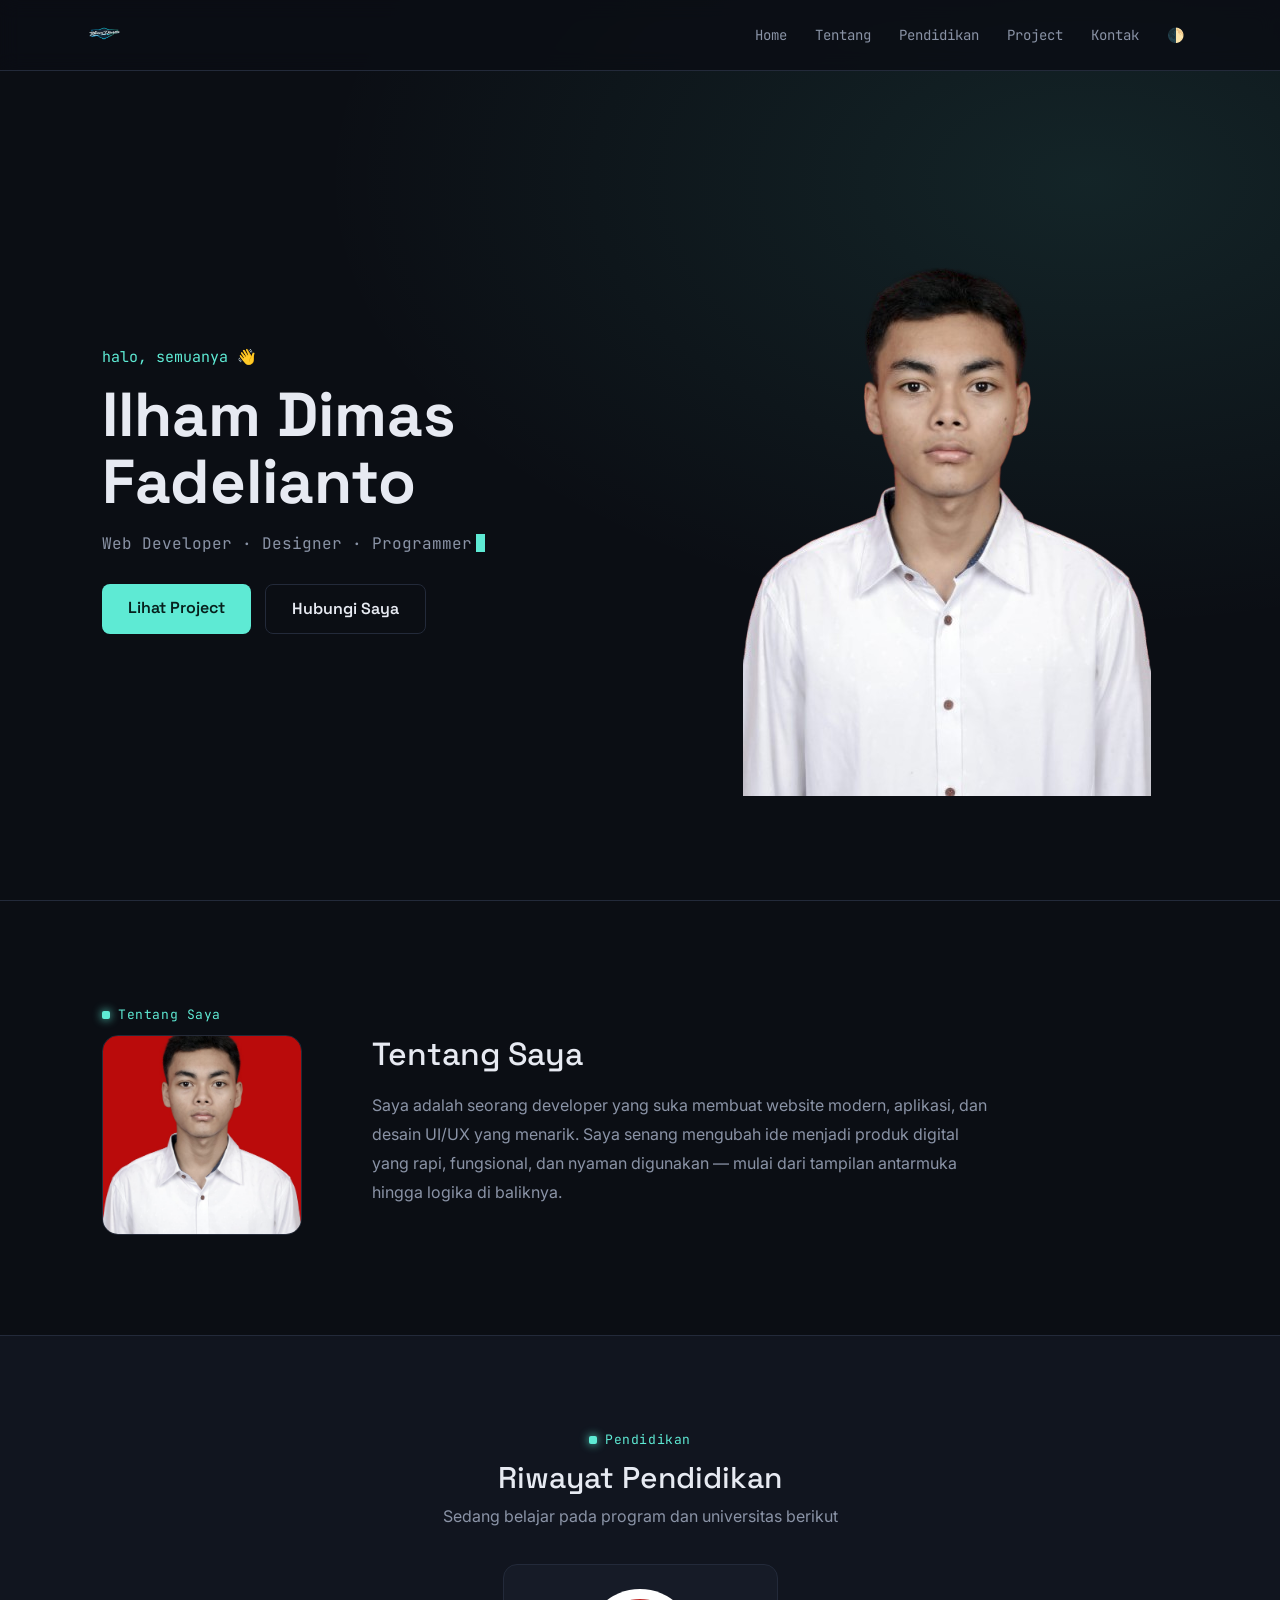
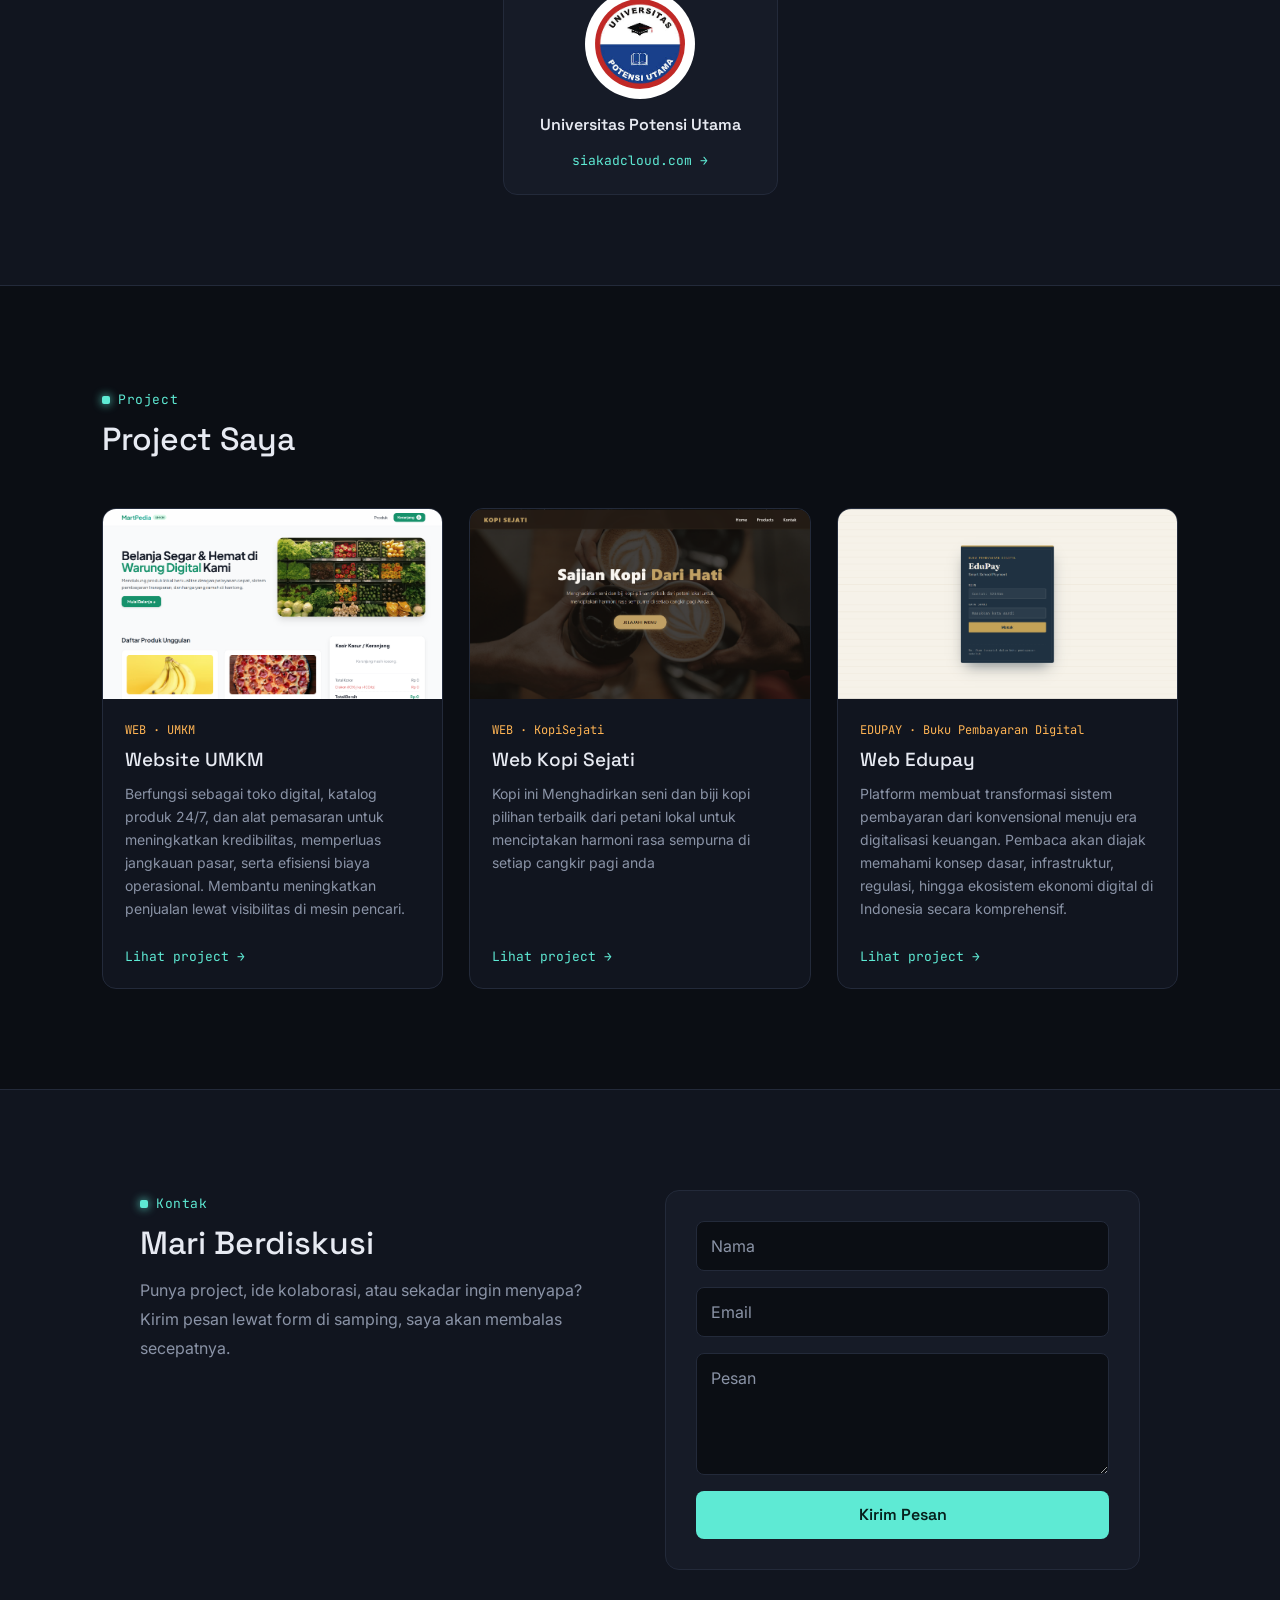
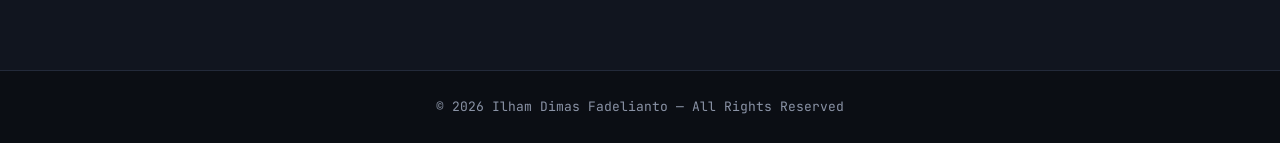
==== index.html @ e308f066 "Add files via upload" ====
<!DOCTYPE html>
<html lang="id">
<head>
<meta charset="UTF-8">
<meta name="viewport" content="width=device-width, initial-scale=1.0">
<title>Ilham Dimas Fadelianto — Portofolio</title>
<link href="https://cdn.jsdelivr.net/npm/bootstrap@5.3.0/dist/css/bootstrap.min.css" rel="stylesheet">
<link href="https://unpkg.com/aos@2.3.4/dist/aos.css" rel="stylesheet">
<link rel="preconnect" href="https://fonts.googleapis.com">
<link href="https://fonts.googleapis.com/css2?family=Space+Grotesk:wght@500;600;700&family=Inter:wght@400;500;600&family=JetBrains+Mono:wght@400;500;600&display=swap" rel="stylesheet">

<style>
  :root{
    --bg:        #0B0E14;
    --surface:   #11151F;
    --surface-2: #161B27;
    --line:      #232A3A;
    --text:      #E7EAF2;
    --muted:     #8A93A6;
    --accent:    #5EEAD4; /* terminal teal */
    --accent-2:  #FFB454; /* warm amber for secondary highlight */
    --danger:    #FF6B6B;
  }

  *{ box-sizing: border-box; }

  body{
    font-family: 'Inter', sans-serif;
    background: var(--bg);
    color: var(--text);
    margin: 0;
  }

  h1, h2, h3, h4, h5, .display{
    font-family: 'Space Grotesk', sans-serif;
  }

  .mono{ font-family: 'JetBrains Mono', monospace; }

  a{ text-decoration: none; }

  ::selection{ background: var(--accent); color: #06201C; }

  /* ---------- Eyebrow / section labels ---------- */
  .eyebrow{
    font-family: 'JetBrains Mono', monospace;
    font-size: 13px;
    letter-spacing: 0.04em;
    color: var(--accent);
    display: inline-flex;
    align-items: center;
    gap: 8px;
    margin-bottom: 10px;
  }
  .eyebrow::before{
    content: "";
    width: 8px;
    height: 8px;
    border-radius: 2px;
    background: var(--accent);
    box-shadow: 0 0 10px var(--accent);
  }

  section{ scroll-margin-top: 110px; }

  /* ---------- Navbar ---------- */
  .navbar{
    background: rgba(11,14,20,0.85) !important;
    backdrop-filter: blur(10px);
    border-bottom: 1px solid var(--line);
  }
  .navbar-brand{
    font-family: 'Space Grotesk', sans-serif;
    font-weight: 700;
    color: var(--text) !important;
    letter-spacing: 0.01em;
    display: inline-flex;
    align-items: center;
    gap: 10px;
  }
  .navbar-brand .dot{ color: var(--accent); }
  .brand-logo{
    width: 44px;
    height: 44px;
    display: block;
  }
  .nav-link{
    font-family: 'JetBrains Mono', monospace;
    font-size: 14px;
    color: var(--muted) !important;
    margin: 0 6px;
    transition: color 0.2s;
    position: relative;
  }
  .nav-link:hover{ color: var(--text) !important; }
  .toggle-btn{ cursor: pointer; }

  /* ---------- Hero ---------- */
  .hero{
    min-height: 100vh;
    display: flex;
    align-items: center;
    padding: 140px 8% 60px;
    background:
      radial-gradient(60% 50% at 85% 20%, rgba(94,234,212,0.10), transparent),
      var(--bg);
    gap: 60px;
  }
  .hero-grid{
    display: grid;
    grid-template-columns: 1.1fr 0.9fr;
    gap: 50px;
    align-items: center;
    width: 100%;
  }
  .hero-greeting{
    font-family: 'JetBrains Mono', monospace;
    color: var(--accent);
    font-size: 15px;
    margin-bottom: 14px;
  }
  .hero h1.name{
    font-size: clamp(38px, 5.5vw, 62px);
    font-weight: 700;
    line-height: 1.08;
    margin: 0 0 16px;
    color: var(--text);
  }
  .hero .role{
    font-family: 'JetBrains Mono', monospace;
    font-size: 16px;
    color: var(--muted);
    margin-bottom: 28px;
  }
  .hero .role .cursor{
    display: inline-block;
    width: 9px;
    height: 18px;
    background: var(--accent);
    margin-left: 4px;
    animation: blink 1s steps(1) infinite;
    vertical-align: -3px;
  }
  @keyframes blink{ 50%{ opacity: 0; } }

  .btn-row{ display: flex; gap: 14px; flex-wrap: wrap; }
  .btn-primary-custom{
    background: var(--accent);
    color: #06201C;
    border: none;
    padding: 12px 26px;
    border-radius: 8px;
    font-weight: 600;
    font-family: 'Space Grotesk', sans-serif;
    transition: transform 0.2s, box-shadow 0.2s;
  }
  .btn-primary-custom:hover{
    transform: translateY(-2px);
    box-shadow: 0 8px 24px rgba(94,234,212,0.25);
    color: #06201C;
  }
  .btn-outline-custom{
    background: transparent;
    color: var(--text);
    border: 1px solid var(--line);
    padding: 12px 26px;
    border-radius: 8px;
    font-weight: 600;
    font-family: 'Space Grotesk', sans-serif;
    transition: border-color 0.2s, transform 0.2s;
  }
  .btn-outline-custom:hover{
    border-color: var(--accent);
    color: var(--accent);
    transform: translateY(-2px);
  }

  /* Terminal window — the signature element */
  .terminal{
    background: var(--surface);
    border: 1px solid var(--line);
    border-radius: 12px;
    overflow: hidden;
    box-shadow: 0 30px 60px rgba(0,0,0,0.45);
  }
  .terminal-bar{
    background: var(--surface-2);
    padding: 10px 14px;
    display: flex;
    align-items: center;
    gap: 8px;
    border-bottom: 1px solid var(--line);
  }
  .hero-side{
    display: flex;
    align-items: flex-start;
    justify-content: center;
    gap: 18px;
  }
  .hero-photo{
   .hero-photo{
    width: 100%;
    max-width: 380px;
    aspect-ratio: 1 / 1;
    border-radius: 20px;
    object-fit: cover;
    border: none; /* Hilangkan garis */
    box-shadow: 0 24px 48px rgba(0,0,0,0.45);
    flex-shrink: 0;
}
  }
  .hero-side .terminal{ flex: 1; min-width: 0; }
  @media (max-width: 575px){
    .hero-side{ flex-direction: column; }
    .hero-photo{ width: 80px; height: 80px; }
  }
  .terminal-dot{ width: 11px; height: 11px; border-radius: 50%; }
  .terminal-bar .t-title{
    margin-left: 8px;
    font-family: 'JetBrains Mono', monospace;
    font-size: 12px;
    color: var(--muted);
  }
  .terminal-body{
    padding: 22px 20px;
    font-family: 'JetBrains Mono', monospace;
    font-size: 14px;
    line-height: 1.85;
  }
  .t-prompt{ color: var(--accent); }
  .t-key{ color: #C792EA; }
  .t-string{ color: var(--accent-2); }
  .t-comment{ color: var(--muted); }
  .t-out{ color: var(--text); }

  /* ---------- About ---------- */
  .about-section{
    padding: 100px 8%;
    background: var(--bg);
    border-top: 1px solid var(--line);
  }
  .about-grid{
    display: grid;
    grid-template-columns: 220px 1fr;
    gap: 50px;
    align-items: start;
  }
  .profile-img{
    width: 200px;
    height: 200px;
    object-fit: cover;
    border-radius: 16px;
    border: 1px solid var(--line);
    filter: grayscale(15%);
  }
  .about-text h2{
    font-size: 32px;
    margin-bottom: 18px;
    color: var(--text);
  }
  .about-text p{
    color: var(--muted);
    font-size: 16px;
    line-height: 1.8;
    max-width: 620px;
  }

  /* ---------- Pendidikan ---------- */
  .pendidikan-section{
    padding: 90px 8%;
    background: var(--surface);
    border-top: 1px solid var(--line);
    border-bottom: 1px solid var(--line);
    text-align: center;
  }
  .pendidikan-section h2{
    font-size: 30px;
    margin-bottom: 8px;
  }
  .pendidikan-section p.sub{
    color: var(--muted);
    margin-bottom: 36px;
  }
  .campus-card{
    display: inline-flex;
    flex-direction: column;
    align-items: center;
    gap: 14px;
    padding: 24px 36px;
    border: 1px solid var(--line);
    border-radius: 14px;
    background: var(--surface-2);
    transition: border-color 0.25s, transform 0.25s;
  }
  .campus-card:hover{
    border-color: var(--accent);
    transform: translateY(-4px);
  }
  .img-potensi{
    width: 110px;
    height: 110px;
    object-fit: contain;
    border-radius: 50%;
    background: #fff;
    padding: 10px;
  }
  .campus-card .campus-name{
    font-family: 'Space Grotesk', sans-serif;
    color: var(--text);
    font-weight: 600;
  }
  .campus-card .campus-link{
    font-family: 'JetBrains Mono', monospace;
    font-size: 13px;
    color: var(--accent);
  }

  /* ---------- Project ---------- */
  .project-section{
    padding: 100px 8%;
    background: var(--bg);
  }
  .project-section .section-head{
    margin-bottom: 50px;
  }
  .project-section h2{
    font-size: 32px;
  }
  .project-grid{
    display: grid;
    grid-template-columns: repeat(3, 1fr);
    gap: 26px;
  }
  @media (max-width: 991px){
    .project-grid{ grid-template-columns: 1fr; }
    .about-grid{ grid-template-columns: 1fr; }
    .profile-img{ width: 140px; height: 140px; }
    .hero-grid{ grid-template-columns: 1fr; }
  }

  .proj-card{
    background: var(--surface);
    border: 1px solid var(--line);
    border-radius: 14px;
    overflow: hidden;
    transition: transform 0.3s, border-color 0.3s;
    display: flex;
    flex-direction: column;
  }
  .proj-card:hover{
    transform: translateY(-6px);
    border-color: var(--accent);
  }
  .proj-thumb{
    width: 100%;
    height: 190px;
    object-fit: cover;
    filter: saturate(85%);
    transition: filter 0.3s;
  }
  .proj-card:hover .proj-thumb{ filter: saturate(110%); }
  .proj-body{ padding: 22px; display: flex; flex-direction: column; gap: 10px; flex: 1; }
  .proj-tag{
    font-family: 'JetBrains Mono', monospace;
    font-size: 12px;
    color: var(--accent-2);
  }
  .proj-card h5{
    font-size: 19px;
    margin: 0;
    color: var(--text);
  }
  .proj-card p{
    font-size: 14px;
    color: var(--muted);
    line-height: 1.65;
    flex: 1;
  }
  .proj-link{
    font-family: 'JetBrains Mono', monospace;
    font-size: 13px;
    color: var(--accent);
  }
  .proj-link:after{ content: " →"; }

  /* ---------- Contact ---------- */
  .contact-section{
    padding: 100px 8%;
    background: var(--surface);
    border-top: 1px solid var(--line);
  }
  .contact-grid{
    display: grid;
    grid-template-columns: 1fr 1fr;
    gap: 50px;
    align-items: start;
    max-width: 1000px;
    margin: 0 auto;
  }
  .contact-grid h2{ font-size: 32px; margin-bottom: 14px; }
  .contact-grid p{ color: var(--muted); line-height: 1.8; }
  .contact-box{
    background: var(--surface-2);
    border: 1px solid var(--line);
    border-radius: 14px;
    padding: 30px;
  }
  .contact-box .form-control{
    background: var(--bg);
    border: 1px solid var(--line);
    color: var(--text);
    padding: 12px 14px;
    border-radius: 8px;
  }
  .contact-box .form-control:focus{
    background: var(--bg);
    color: var(--text);
    border-color: var(--accent);
    box-shadow: 0 0 0 3px rgba(94,234,212,0.15);
  }
  .contact-box .form-control::placeholder{ color: var(--muted); }
  .btn-kirim{
    background: var(--accent);
    color: #06201C;
    border: none;
    padding: 12px 26px;
    border-radius: 8px;
    font-weight: 600;
    font-family: 'Space Grotesk', sans-serif;
    width: 100%;
    transition: transform 0.2s;
  }
  .btn-kirim:hover{ transform: translateY(-2px); }
  @media (max-width: 767px){ .contact-grid{ grid-template-columns: 1fr; } }

  /* ---------- Footer ---------- */
  .footer-kedua{
    background: var(--bg);
    border-top: 1px solid var(--line);
    color: var(--muted);
    padding: 26px;
    text-align: center;
    font-family: 'JetBrains Mono', monospace;
    font-size: 13px;
  }

  /* ---------- Light mode (default = dark above; this is the optional toggle) ---------- */
  body.light-mode{
    background: #F7F7F2;
    color: #1A1A1A;
  }
  body.light-mode .hero,
  body.light-mode .about-section,
  body.light-mode .project-section{ background: #F7F7F2; }
  body.light-mode .pendidikan-section,
  body.light-mode .contact-section{ background: #EFEFE6; }
  body.light-mode .proj-card,
  body.light-mode .terminal,
  body.light-mode .campus-card,
  body.light-mode .contact-box{
    background: #FFFFFF;
    border-color: #E2E2D8;
  }
  body.light-mode .terminal-bar{ background: #F1F1E9; }
  body.light-mode .navbar{ background: rgba(247,247,242,0.9) !important; border-bottom-color: #E2E2D8; }
  body.light-mode .navbar-brand, body.light-mode .hero h1.name,
  body.light-mode .about-text h2, body.light-mode .pendidikan-section h2,
  body.light-mode .proj-card h5, body.light-mode .contact-grid h2{ color: #1A1A1A; }
  body.light-mode .nav-link{ color: #5A5A50 !important; }
  body.light-mode .nav-link:hover{ color: #1A1A1A !important; }
  body.light-mode .about-text p, body.light-mode .pendidikan-section p.sub,
  body.light-mode .proj-card p, body.light-mode .contact-grid p,
  body.light-mode .hero .role, body.light-mode .footer-kedua{ color: #5A5A50; }
  body.light-mode .btn-outline-custom{ color: #1A1A1A; border-color: #D8D8CC; }
  body.light-mode .contact-box .form-control{ background: #F7F7F2; color: #1A1A1A; border-color: #D8D8CC; }
</style>
</head>
<body>

<!-- Navbar -->
<nav class="navbar navbar-expand-lg fixed-top">
  <div class="container">
    <a class="navbar-brand" href="#home">
      <img src="Ini folder isi foto/Logo ilham dimas f.png" alt="Logo" class="brand-logo">
    </a>
    <button class="navbar-toggler" type="button" data-bs-toggle="collapse" data-bs-target="#navbarNav" style="border-color: var(--line);">
      <span class="navbar-toggler-icon"></span>
    </button>
    <div class="collapse navbar-collapse" id="navbarNav">
      <ul class="navbar-nav ms-auto align-items-lg-center">
        <li class="nav-item"><a class="nav-link" href="#home">Home</a></li>
        <li class="nav-item"><a class="nav-link" href="#about">Tentang</a></li>
        <li class="nav-item"><a class="nav-link" href="#pendidikan">Pendidikan</a></li>
        <li class="nav-item"><a class="nav-link" href="#project">Project</a></li>
        <li class="nav-item"><a class="nav-link" href="#contact">Kontak</a></li>
        <li class="nav-item">
          <span class="nav-link toggle-btn" onclick="toggleDarkMode()" title="Toggle tema">🌓</span>
        </li>
      </ul>
    </div>
  </div>
</nav>

<!-- Hero -->
<section class="hero" id="home">
  <div class="hero-grid">
    <div data-aos="fade-up">
      <div class="hero-greeting"> halo, semuanya 👋</div>
      <h1 class="name">Ilham Dimas<br>Fadelianto</h1>
      <div class="role">Web Developer · Designer · Programmer<span class="cursor"></span></div>
      <div class="btn-row">
        <a href="#project" class="btn-primary-custom">Lihat Project</a>
        <a href="#contact" class="btn-outline-custom">Hubungi Saya</a>
      </div>
    </div>

    <div data-aos="fade-left" data-aos-delay="150">
      <div class="hero-side">
        <img src="Ini folder isi foto/pasfoto transparan.png" alt="Foto Ilham Dimas Fadelianto" class="hero-photo">
      </div>
    </div>
  </div>
</section>

<!-- About -->
<section class="about-section" id="about">
  <div class="eyebrow">Tentang Saya</div>
  <div class="about-grid">
    <img src="Ini folder isi foto/pasfoto.jpeg" alt="Foto Profil" class="profile-img" data-aos="fade-right">
    <div class="about-text" data-aos="fade-up">
      <h2>Tentang Saya</h2>
      <p>Saya adalah seorang developer yang suka membuat website modern, aplikasi, dan desain UI/UX yang menarik. Saya senang mengubah ide menjadi produk digital yang rapi, fungsional, dan nyaman digunakan — mulai dari tampilan antarmuka hingga logika di baliknya.</p>
    </div>
  </div>
</section>

<!-- Pendidikan -->
<section class="pendidikan-section" id="pendidikan">
  <div class="eyebrow" style="justify-content:center;">Pendidikan</div>
  <h2 data-aos="fade-up">Riwayat Pendidikan</h2>
  <p class="sub" data-aos="fade-up">Sedang belajar pada program dan universitas berikut</p>

  <a href="https://upu.siakadcloud.com" target="_blank" rel="noopener" data-aos="zoom-in" style="display:inline-block;">
    <div class="campus-card">
      <img src="Ini folder isi foto/logo potensi.jpg" alt="Universitas Potensi Utama" class="img-potensi">
      <span class="campus-name">Universitas Potensi Utama</span>
      <span class="campus-link">siakadcloud.com →</span>
    </div>
  </a>
</section>

<!-- Project -->
<section class="project-section" id="project">
  <div class="section-head" data-aos="fade-up">
    <div class="eyebrow">Project</div>
    <h2>Project Saya</h2>
  </div>

  <div class="project-grid">

    <div class="proj-card" data-aos="fade-up">
      <a href="webumkm.html">
        <img src="Ini folder isi foto/webumkm.png" alt="Website UMKM" class="proj-thumb">
      </a>
      <div class="proj-body">
        <span class="proj-tag">WEB · UMKM</span>
        <h5>Website UMKM</h5>
        <p>Berfungsi sebagai toko digital, katalog produk 24/7, dan alat pemasaran untuk meningkatkan kredibilitas, memperluas jangkauan pasar, serta efisiensi biaya operasional. Membantu meningkatkan penjualan lewat visibilitas di mesin pencari.</p>
        <a href="webumkm.html" class="proj-link">Lihat project</a>
      </div>
    </div>

    <div class="proj-card" data-aos="fade-up" data-aos-delay="100">
      <a href="kopisejati.html">
        <img src="Ini folder isi foto/kopisejati.png" alt="Aplikasi Kasir" class="proj-thumb">
      </a>
      <div class="proj-body">
        <span class="proj-tag">WEB · KopiSejati</span>
        <h5>Web Kopi Sejati</h5>
        <p>Kopi ini Menghadirkan seni dan biji kopi pilihan terbailk dari petani lokal untuk menciptakan harmoni rasa sempurna di setiap cangkir pagi anda</p>
        <a href="kopisejati.html" class="proj-link">Lihat project</a>
      </div>
    </div>

    <div class="proj-card" data-aos="fade-up" data-aos-delay="200">
      <a href="EduPay/index.html">
        <img src="Ini folder isi foto/edupay.png" alt="Web Pengajuan" class="proj-thumb">
      </a>
      <div class="proj-body">
        <span class="proj-tag">EDUPAY · Buku Pembayaran Digital</span>
        <h5>Web Edupay</h5>
        <p>Platform membuat transformasi sistem pembayaran dari konvensional menuju era digitalisasi keuangan. Pembaca akan diajak memahami konsep dasar, infrastruktur, regulasi, hingga ekosistem ekonomi digital di Indonesia secara komprehensif.</p>
        <a href="EduPay/index.html" class="proj-link">Lihat project</a>
      </div>
    </div>

  </div>
</section>

<!-- Contact -->
<section class="contact-section" id="contact">
  <div class="contact-grid">
    <div data-aos="fade-right">
      <div class="eyebrow">Kontak</div>
      <h2>Mari Berdiskusi</h2>
      <p>Punya project, ide kolaborasi, atau sekadar ingin menyapa? Kirim pesan lewat form di samping, saya akan membalas secepatnya.</p>
    </div>
    <form class="contact-box" data-aos="fade-left">
      <div class="mb-3">
        <input type="text" class="form-control" placeholder="Nama">
      </div>
      <div class="mb-3">
        <input type="email" class="form-control" placeholder="Email">
      </div>
      <div class="mb-3">
        <textarea class="form-control" rows="4" placeholder="Pesan"></textarea>
      </div>
      <button class="btn-kirim" type="submit">Kirim Pesan</button>
    </form>
  </div>
</section>

<!-- Footer -->
<footer class="footer-kedua">
  © 2026 Ilham Dimas Fadelianto — All Rights Reserved
</footer>

<script src="https://cdn.jsdelivr.net/npm/bootstrap@5.3.0/dist/js/bootstrap.bundle.min.js"></script>
<script src="https://unpkg.com/aos@2.3.4/dist/aos.js"></script>
<script>
  AOS.init({ duration: 900, once: true });

  function toggleDarkMode() {
    document.body.classList.toggle("light-mode");
  }
</script>

</body>
</html>
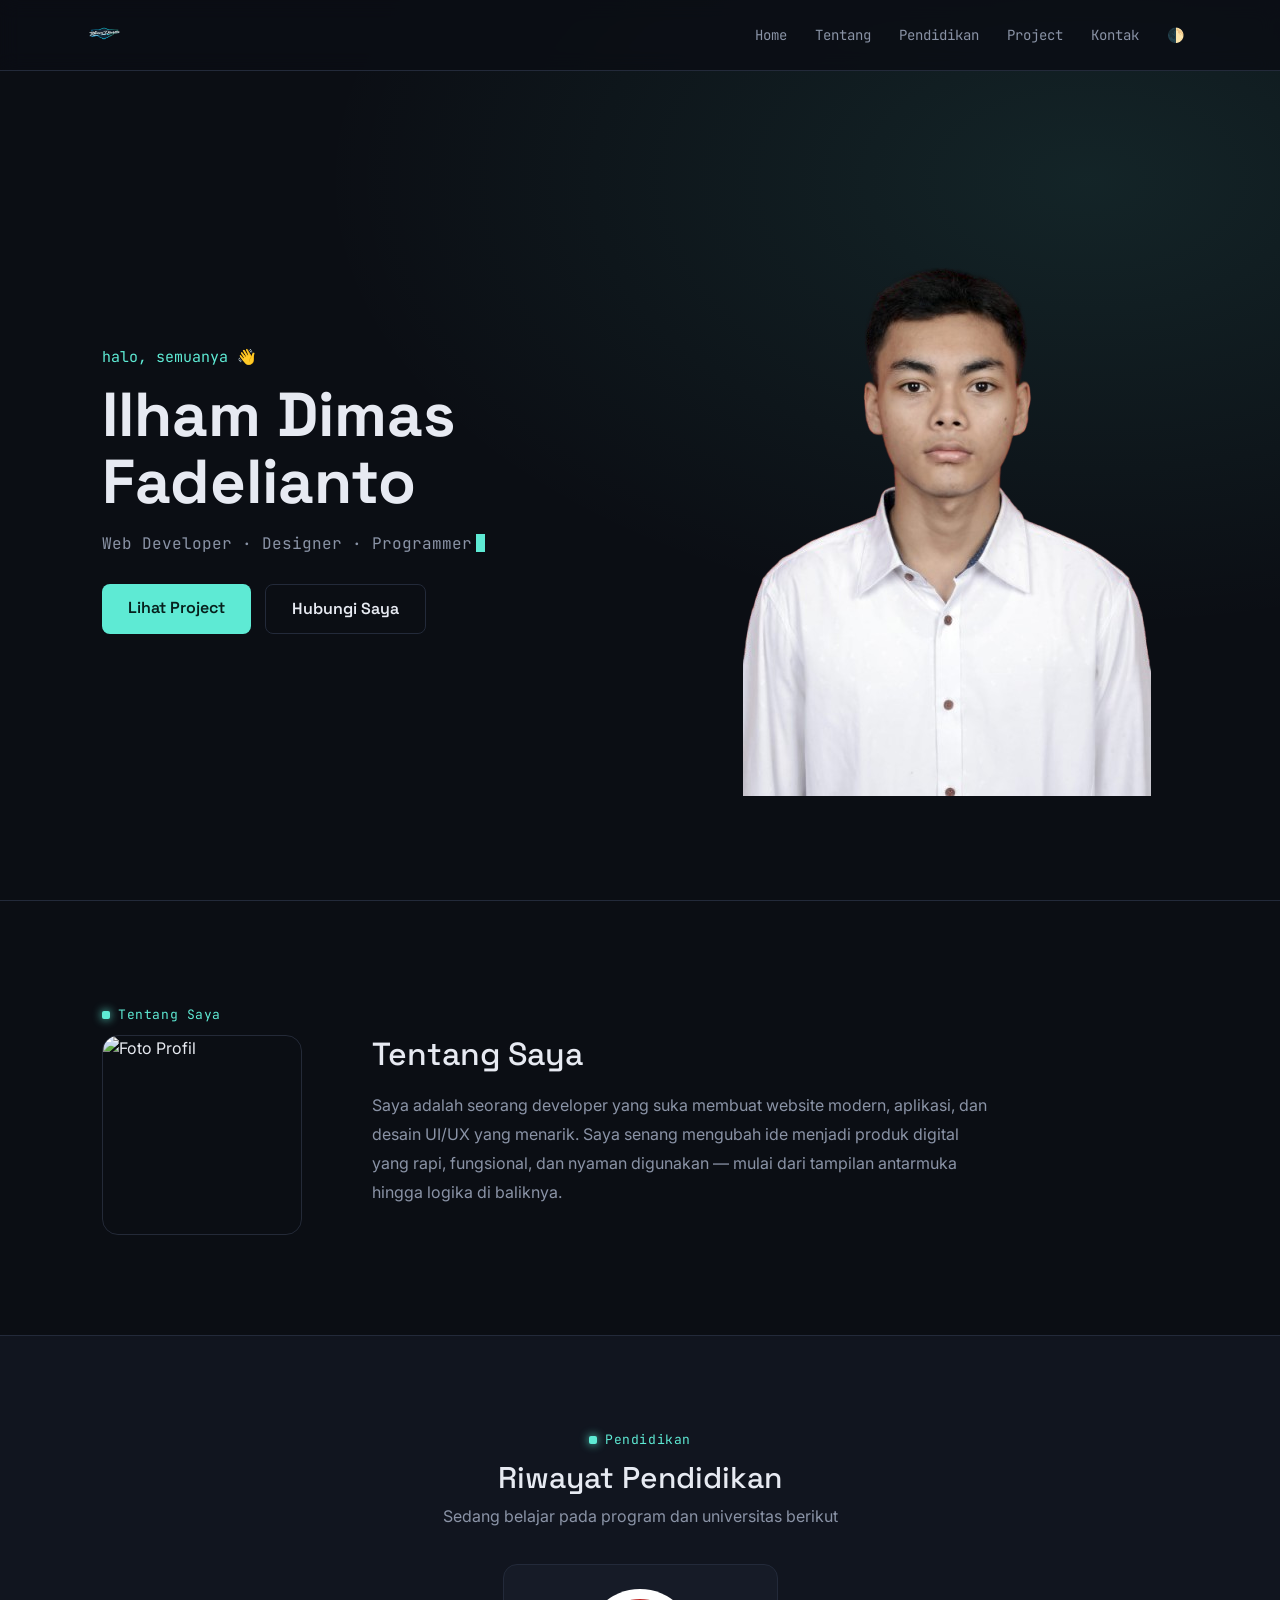
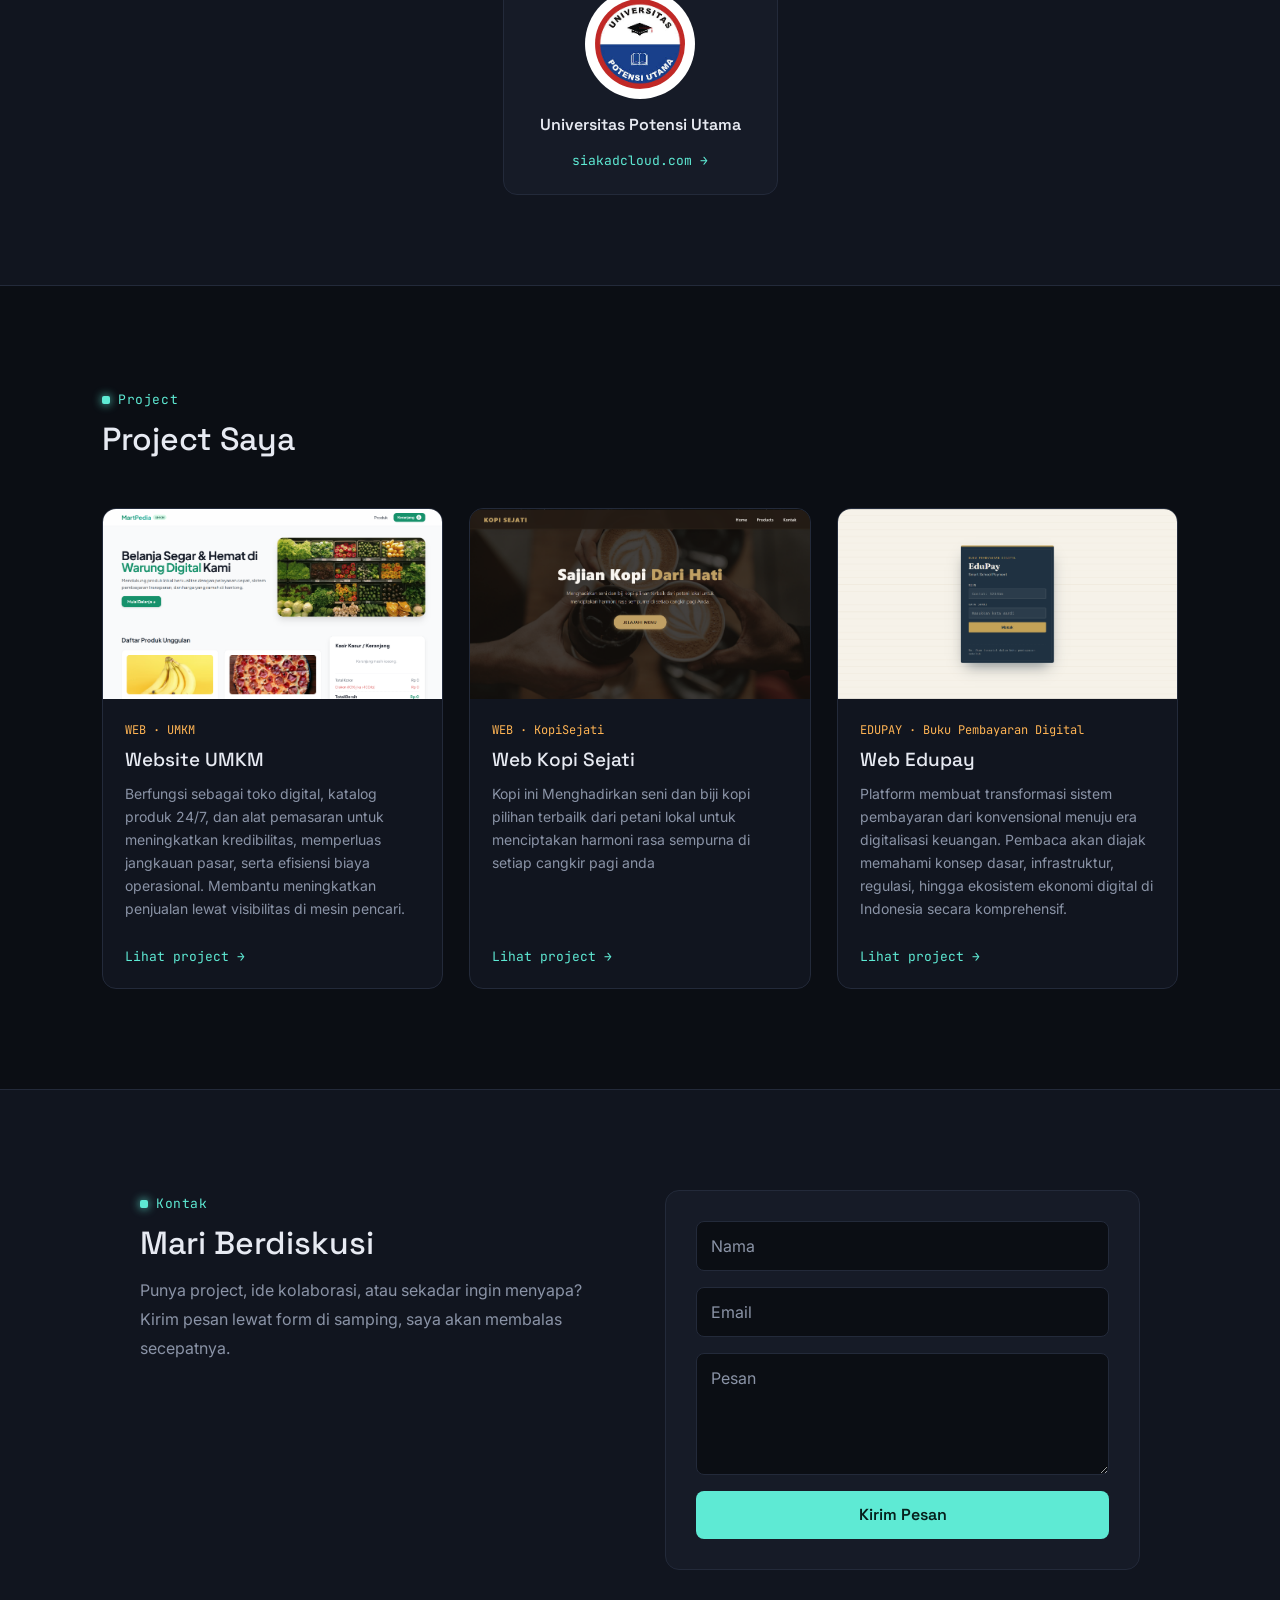
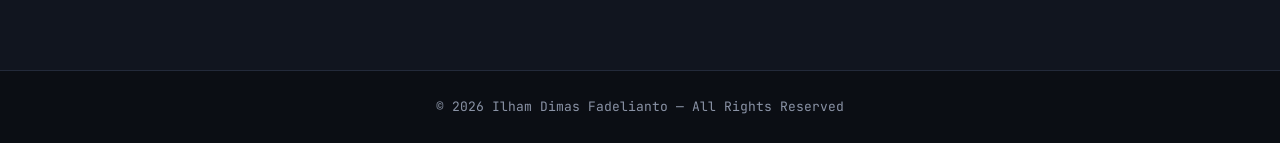
==== commit 12988bc4: "Update index.html" ====
--- a/index.html
+++ b/index.html
@@ -526,7 +526,7 @@
 <section class="about-section" id="about">
   <div class="eyebrow">Tentang Saya</div>
   <div class="about-grid">
-    <img src="Ini folder isi foto/pasfoto.jpeg" alt="Foto Profil" class="profile-img" data-aos="fade-right">
+    <img src="Ini folder isi foto/fotolama.jpeg" alt="Foto Profil" class="profile-img" data-aos="fade-right">
     <div class="about-text" data-aos="fade-up">
       <h2>Tentang Saya</h2>
       <p>Saya adalah seorang developer yang suka membuat website modern, aplikasi, dan desain UI/UX yang menarik. Saya senang mengubah ide menjadi produk digital yang rapi, fungsional, dan nyaman digunakan — mulai dari tampilan antarmuka hingga logika di baliknya.</p>
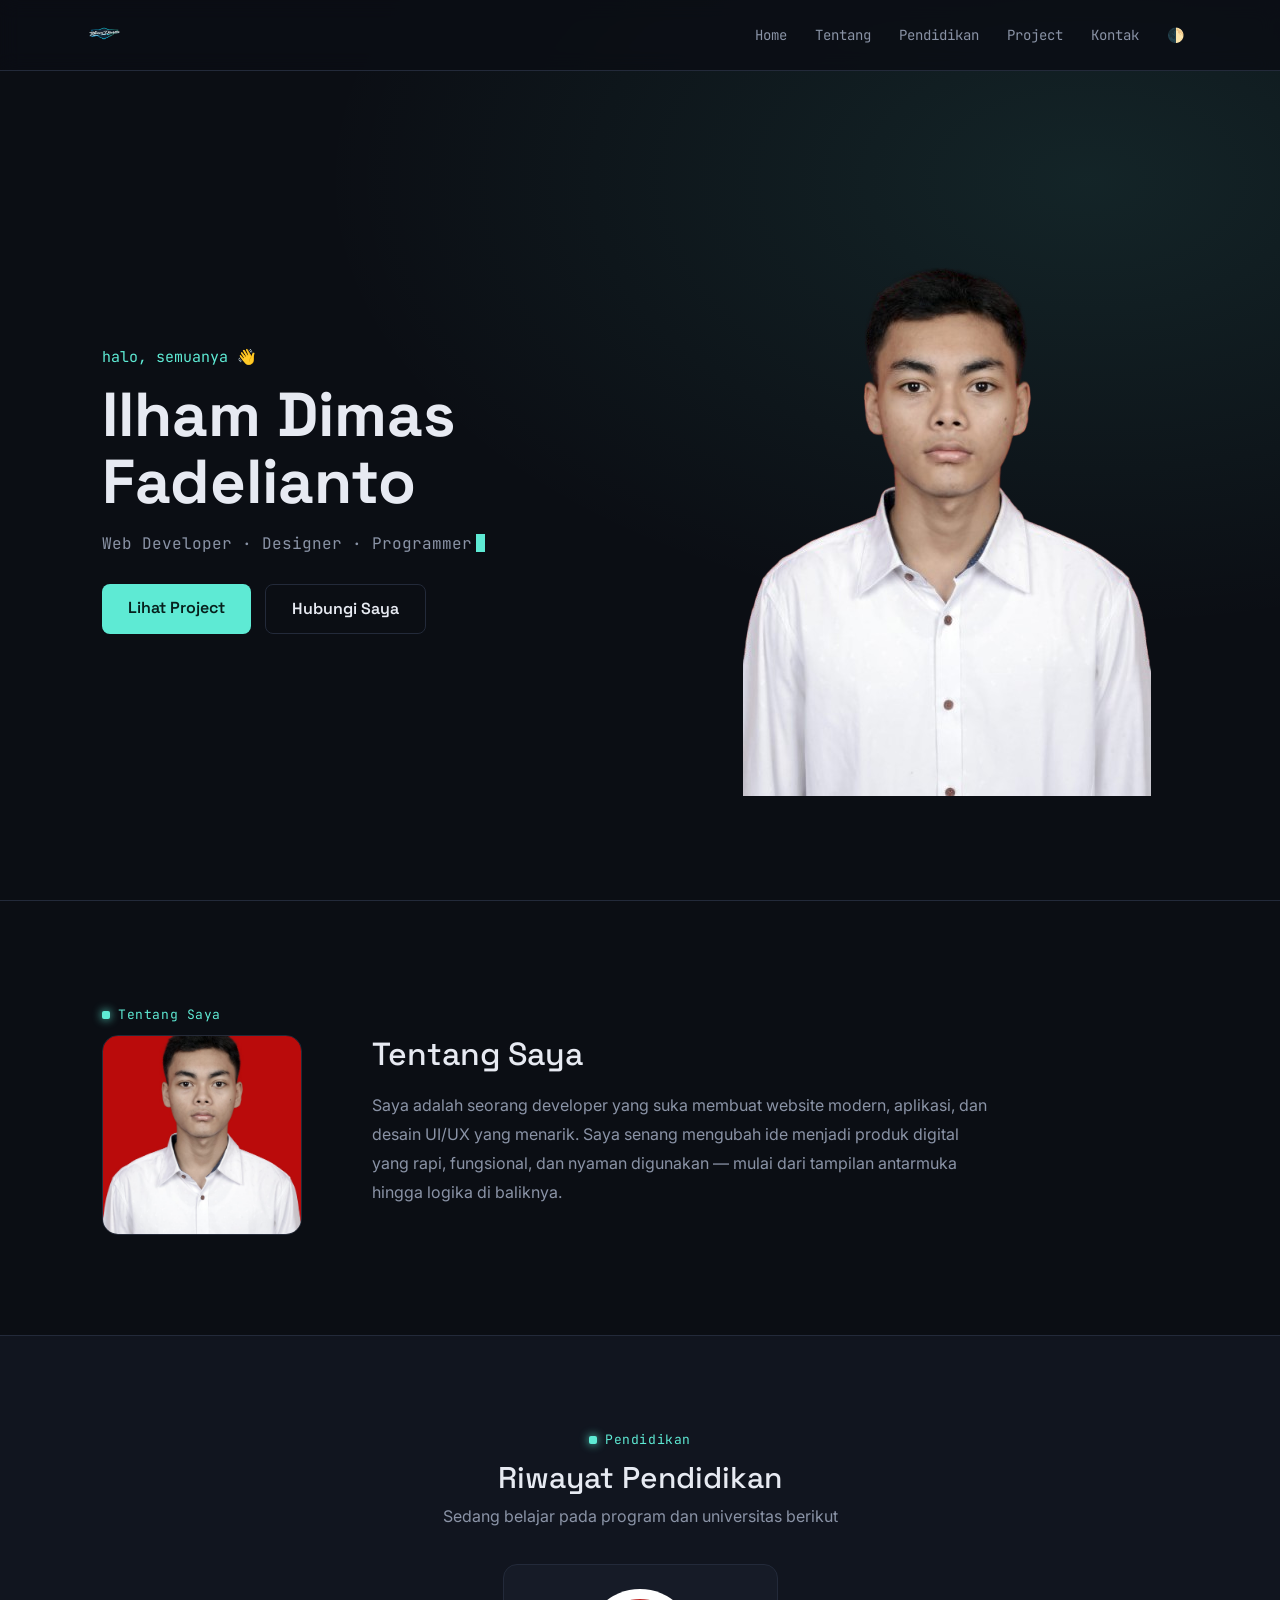
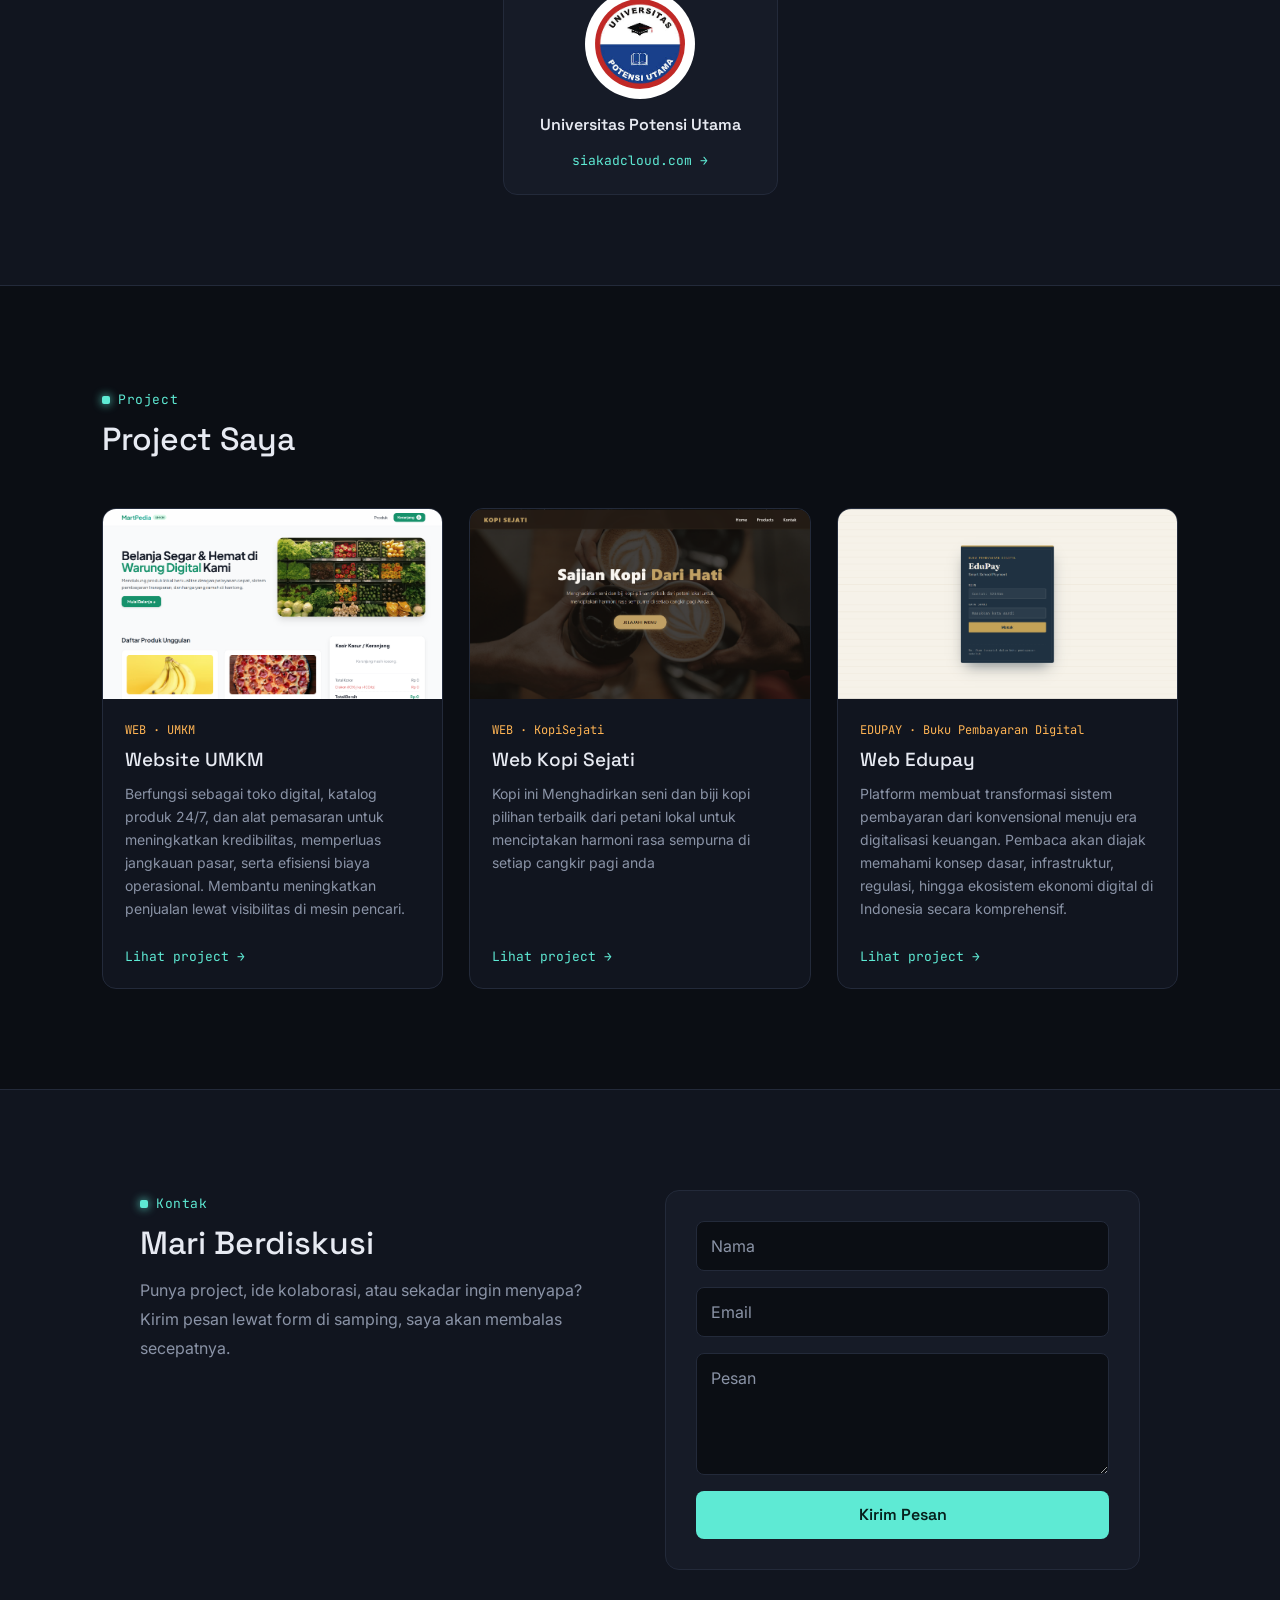
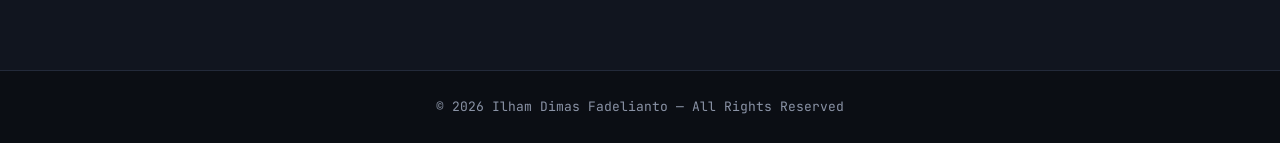
==== commit bd669cd0: "Update index.html" ====
--- a/index.html
+++ b/index.html
@@ -526,7 +526,7 @@
 <section class="about-section" id="about">
   <div class="eyebrow">Tentang Saya</div>
   <div class="about-grid">
-    <img src="Ini folder isi foto/fotolama.jpeg" alt="Foto Profil" class="profile-img" data-aos="fade-right">
+    <img src="Ini folder isi foto/pasfoto.jpeg" alt="Foto Profil" class="profile-img" data-aos="fade-right">
     <div class="about-text" data-aos="fade-up">
       <h2>Tentang Saya</h2>
       <p>Saya adalah seorang developer yang suka membuat website modern, aplikasi, dan desain UI/UX yang menarik. Saya senang mengubah ide menjadi produk digital yang rapi, fungsional, dan nyaman digunakan — mulai dari tampilan antarmuka hingga logika di baliknya.</p>
